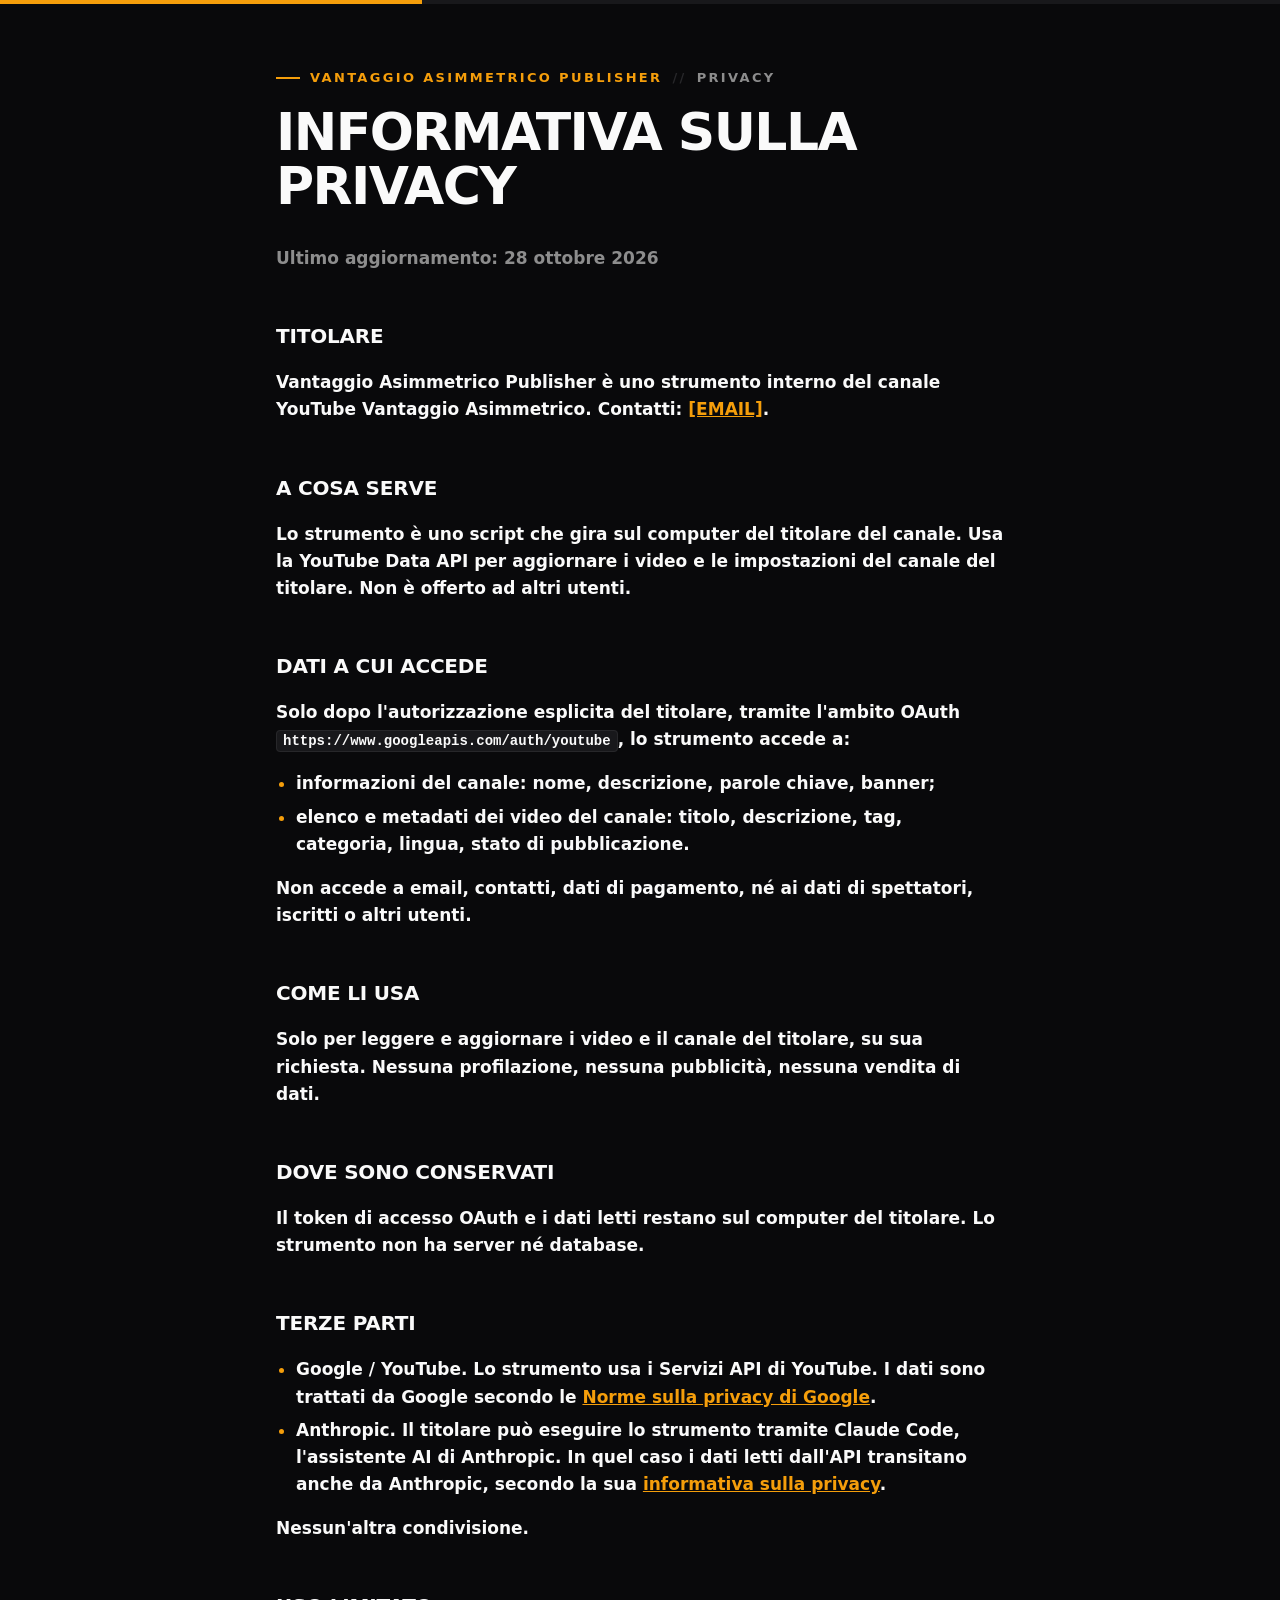
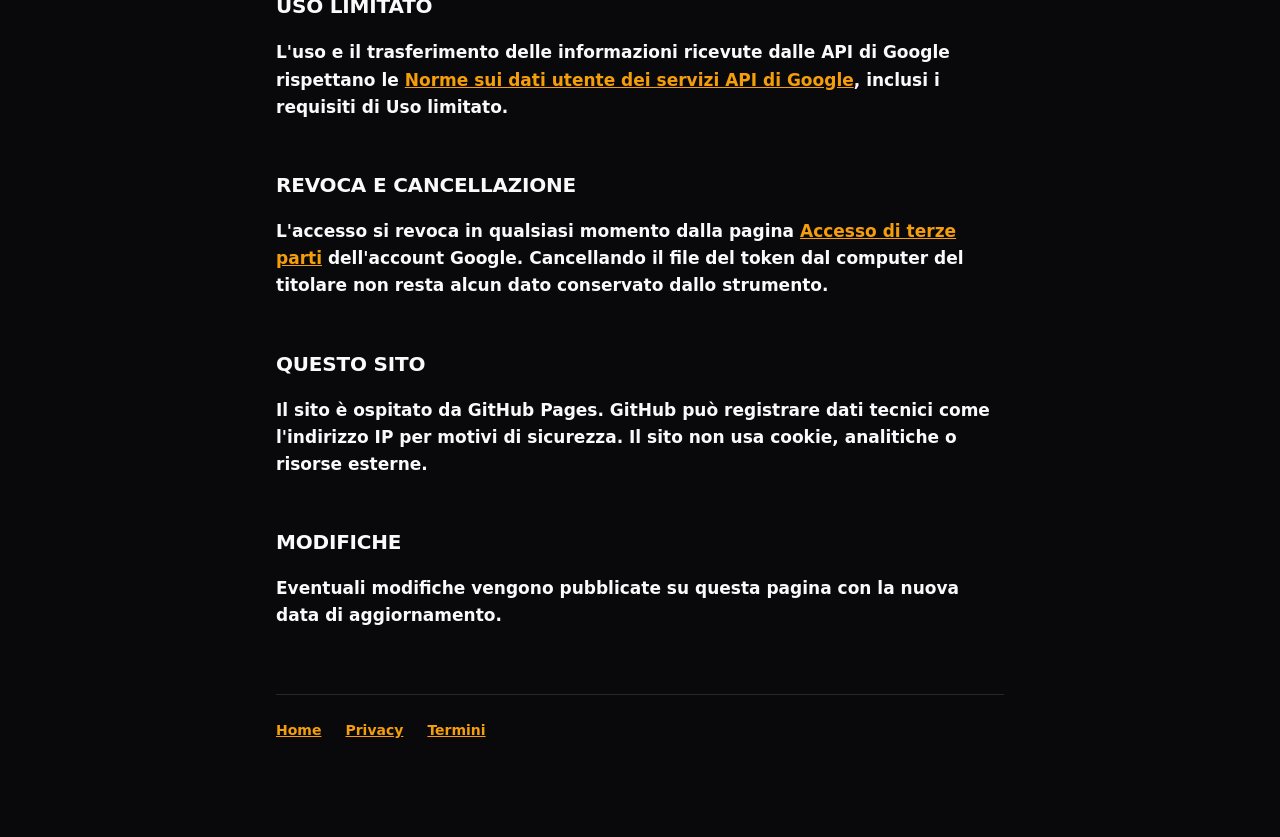
==== privacy.html @ f3073d21 "Add files via upload" ====
<!doctype html>
<html lang="it">
  <head>
    <meta charset="utf-8" />
    <meta name="viewport" content="width=device-width, initial-scale=1" />
    <title>Informativa Privacy | Vantaggio Asimmetrico Publisher</title>
    <link rel="stylesheet" href="style.css" />
  </head>
  <body>
    <div class="progress"></div>
    <main>
      <div class="label">
        <span class="tag">Vantaggio Asimmetrico Publisher</span>
        <span class="sep">//</span>
        <span class="title">Privacy</span>
      </div>
      <h1>Informativa sulla privacy</h1>
      <p class="muted">Ultimo aggiornamento: 28 ottobre 2026</p>

      <h2>Titolare</h2>
      <p>
        Vantaggio Asimmetrico Publisher è uno strumento interno del canale
        YouTube Vantaggio Asimmetrico. Contatti:
        <a href="mailto:[EMAIL]">[EMAIL]</a>.
      </p>

      <h2>A cosa serve</h2>
      <p>
        Lo strumento è uno script che gira sul computer del titolare del
        canale. Usa la YouTube Data API per aggiornare i video e le
        impostazioni del canale del titolare. Non è offerto ad altri utenti.
      </p>

      <h2>Dati a cui accede</h2>
      <p>
        Solo dopo l'autorizzazione esplicita del titolare, tramite l'ambito
        OAuth <code>https://www.googleapis.com/auth/youtube</code>, lo
        strumento accede a:
      </p>
      <ul>
        <li>
          informazioni del canale: nome, descrizione, parole chiave, banner;
        </li>
        <li>
          elenco e metadati dei video del canale: titolo, descrizione, tag,
          categoria, lingua, stato di pubblicazione.
        </li>
      </ul>
      <p>
        Non accede a email, contatti, dati di pagamento, né ai dati di
        spettatori, iscritti o altri utenti.
      </p>

      <h2>Come li usa</h2>
      <p>
        Solo per leggere e aggiornare i video e il canale del titolare, su sua
        richiesta. Nessuna profilazione, nessuna pubblicità, nessuna vendita
        di dati.
      </p>

      <h2>Dove sono conservati</h2>
      <p>
        Il token di accesso OAuth e i dati letti restano sul computer del
        titolare. Lo strumento non ha server né database.
      </p>

      <h2>Terze parti</h2>
      <ul>
        <li>
          <strong>Google / YouTube.</strong> Lo strumento usa i Servizi API di
          YouTube. I dati sono trattati da Google secondo le
          <a href="https://policies.google.com/privacy"
            >Norme sulla privacy di Google</a
          >.
        </li>
        <li>
          <strong>Anthropic.</strong> Il titolare può eseguire lo strumento
          tramite Claude Code, l'assistente AI di Anthropic. In quel caso i
          dati letti dall'API transitano anche da Anthropic, secondo la sua
          <a href="https://www.anthropic.com/legal/privacy"
            >informativa sulla privacy</a
          >.
        </li>
      </ul>
      <p>Nessun'altra condivisione.</p>

      <h2>Uso limitato</h2>
      <p>
        L'uso e il trasferimento delle informazioni ricevute dalle API di
        Google rispettano le
        <a
          href="https://developers.google.com/terms/api-services-user-data-policy"
          >Norme sui dati utente dei servizi API di Google</a
        >, inclusi i requisiti di Uso limitato.
      </p>

      <h2>Revoca e cancellazione</h2>
      <p>
        L'accesso si revoca in qualsiasi momento dalla pagina
        <a href="https://myaccount.google.com/permissions"
          >Accesso di terze parti</a
        >
        dell'account Google. Cancellando il file del token dal computer del
        titolare non resta alcun dato conservato dallo strumento.
      </p>

      <h2>Questo sito</h2>
      <p>
        Il sito è ospitato da GitHub Pages. GitHub può registrare dati tecnici
        come l'indirizzo IP per motivi di sicurezza. Il sito non usa cookie,
        analitiche o risorse esterne.
      </p>

      <h2>Modifiche</h2>
      <p>
        Eventuali modifiche vengono pubblicate su questa pagina con la nuova
        data di aggiornamento.
      </p>

      <footer>
        <a href="index.html">Home</a>
        <a href="privacy.html">Privacy</a>
        <a href="termini.html">Termini</a>
      </footer>
    </main>
  </body>
</html>
---- style.css ----
/* Design System "Minimal Dark": stessi token di video-engine/src/theme.ts */
:root {
  --background: #09090b;
  --grid: #18181b;
  --border: #27272a;
  --text: #fafafa;
  --text-muted: rgba(250, 250, 250, 0.55);
  --accent: #f59e0b;
}

* {
  box-sizing: border-box;
}

html {
  background: var(--background);
}

body {
  margin: 0;
  background: var(--background);
  color: var(--text);
  font-family: Inter, system-ui, -apple-system, "Segoe UI", Roboto, sans-serif;
  font-weight: 600;
  font-size: 17px;
  line-height: 1.6;
}

/* Barra di avanzamento ambra, ferma a un terzo come nel banner */
.progress {
  height: 4px;
  background: var(--grid);
}

.progress::before {
  content: "";
  display: block;
  width: 33%;
  height: 100%;
  background: var(--accent);
}

main {
  max-width: 760px;
  margin: 0 auto;
  padding: 64px 16px 96px;
}

.label {
  display: flex;
  flex-wrap: wrap;
  align-items: center;
  gap: 10px;
  font-size: 13px;
  letter-spacing: 0.18em;
  text-transform: uppercase;
}

.label::before {
  content: "";
  width: 24px;
  height: 2px;
  background: var(--accent);
}

.label .tag {
  color: var(--accent);
}

.label .sep {
  color: var(--border);
}

.label .title {
  color: var(--text-muted);
}

h1 {
  margin: 16px 0 32px;
  font-size: clamp(32px, 7vw, 52px);
  font-weight: 800;
  line-height: 1.04;
  letter-spacing: -0.03em;
  text-transform: uppercase;
  overflow-wrap: break-word;
}

h2 {
  margin: 48px 0 12px;
  font-size: 20px;
  font-weight: 800;
  letter-spacing: -0.01em;
  text-transform: uppercase;
}

p,
li {
  color: var(--text);
}

ul {
  padding-left: 20px;
}

li {
  margin-bottom: 6px;
}

li::marker {
  color: var(--accent);
}

a {
  color: var(--accent);
  overflow-wrap: anywhere;
}

code {
  font-size: 14px;
  padding: 2px 6px;
  background: var(--grid);
  border: 1px solid var(--border);
  border-radius: 4px;
  overflow-wrap: anywhere;
}

.muted {
  color: var(--text-muted);
}

footer {
  margin-top: 64px;
  padding-top: 24px;
  border-top: 1px solid var(--border);
  display: flex;
  flex-wrap: wrap;
  gap: 8px 24px;
  font-size: 14px;
}
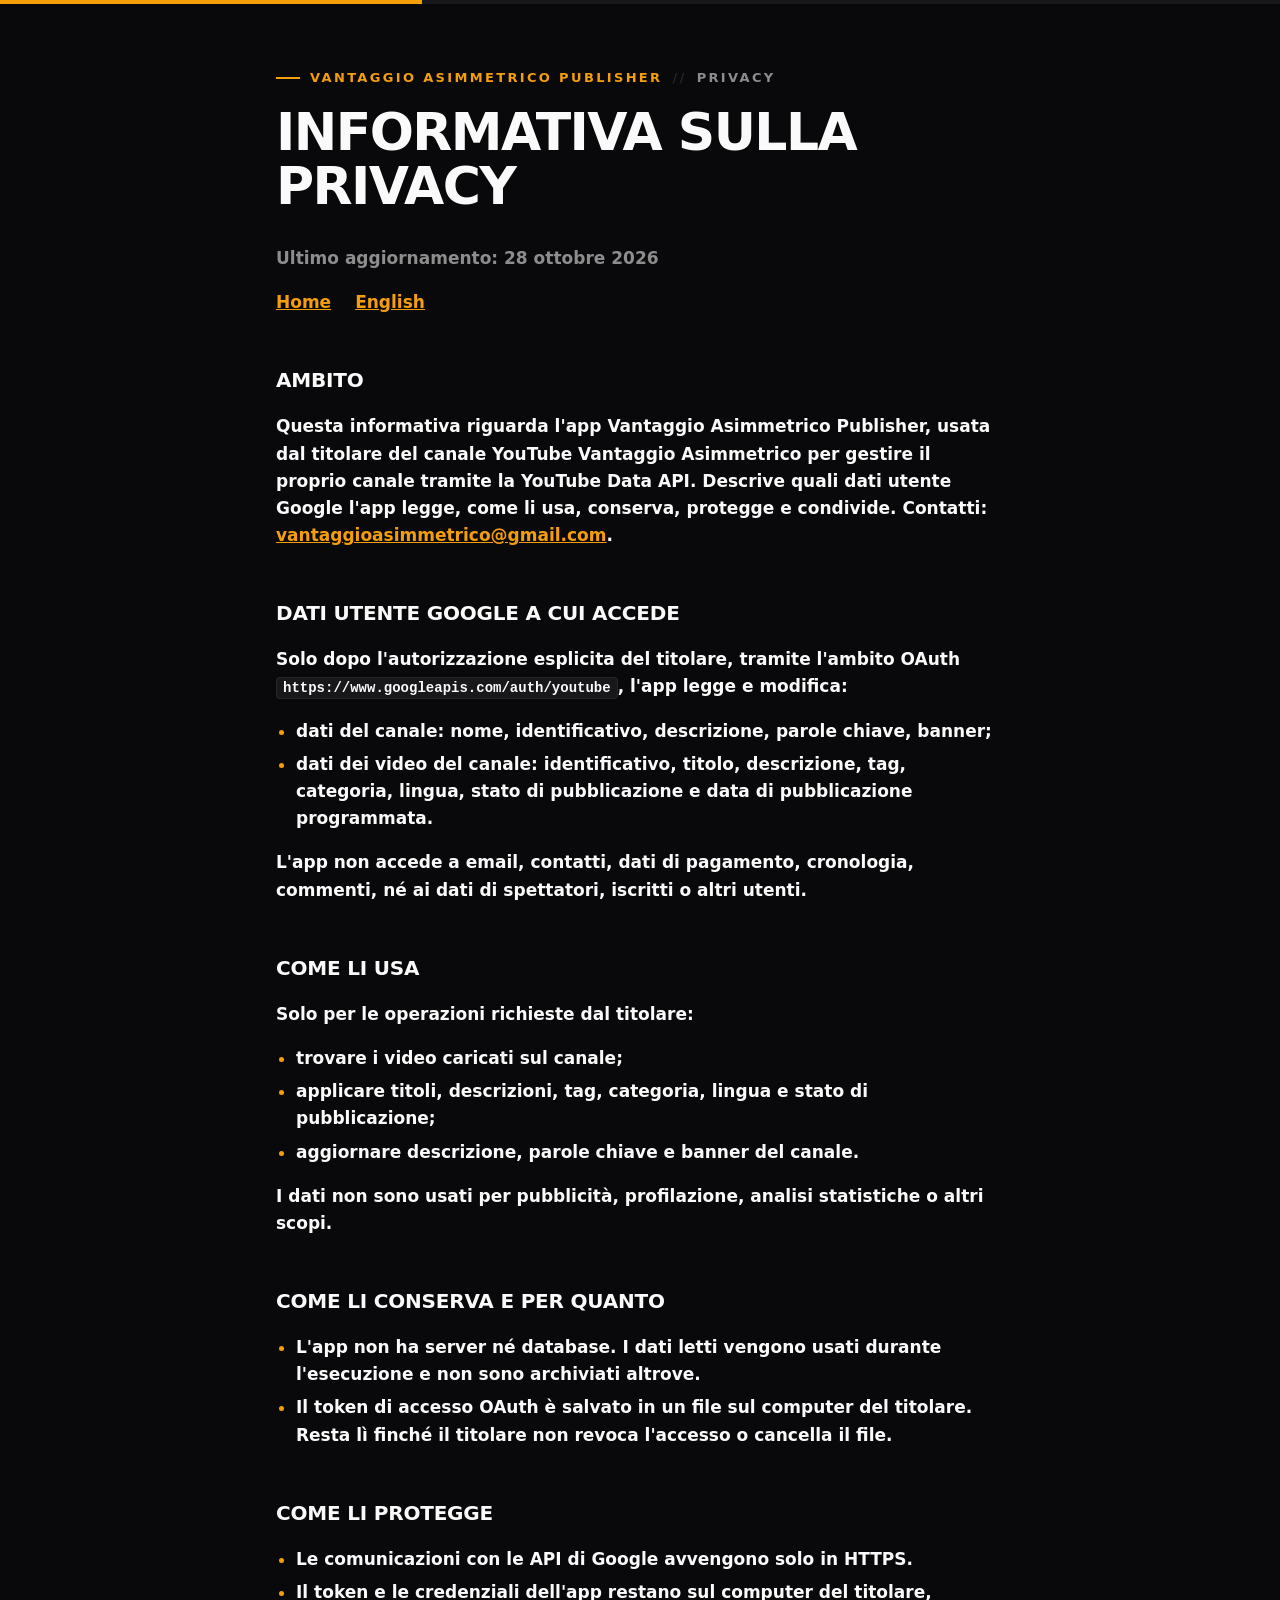
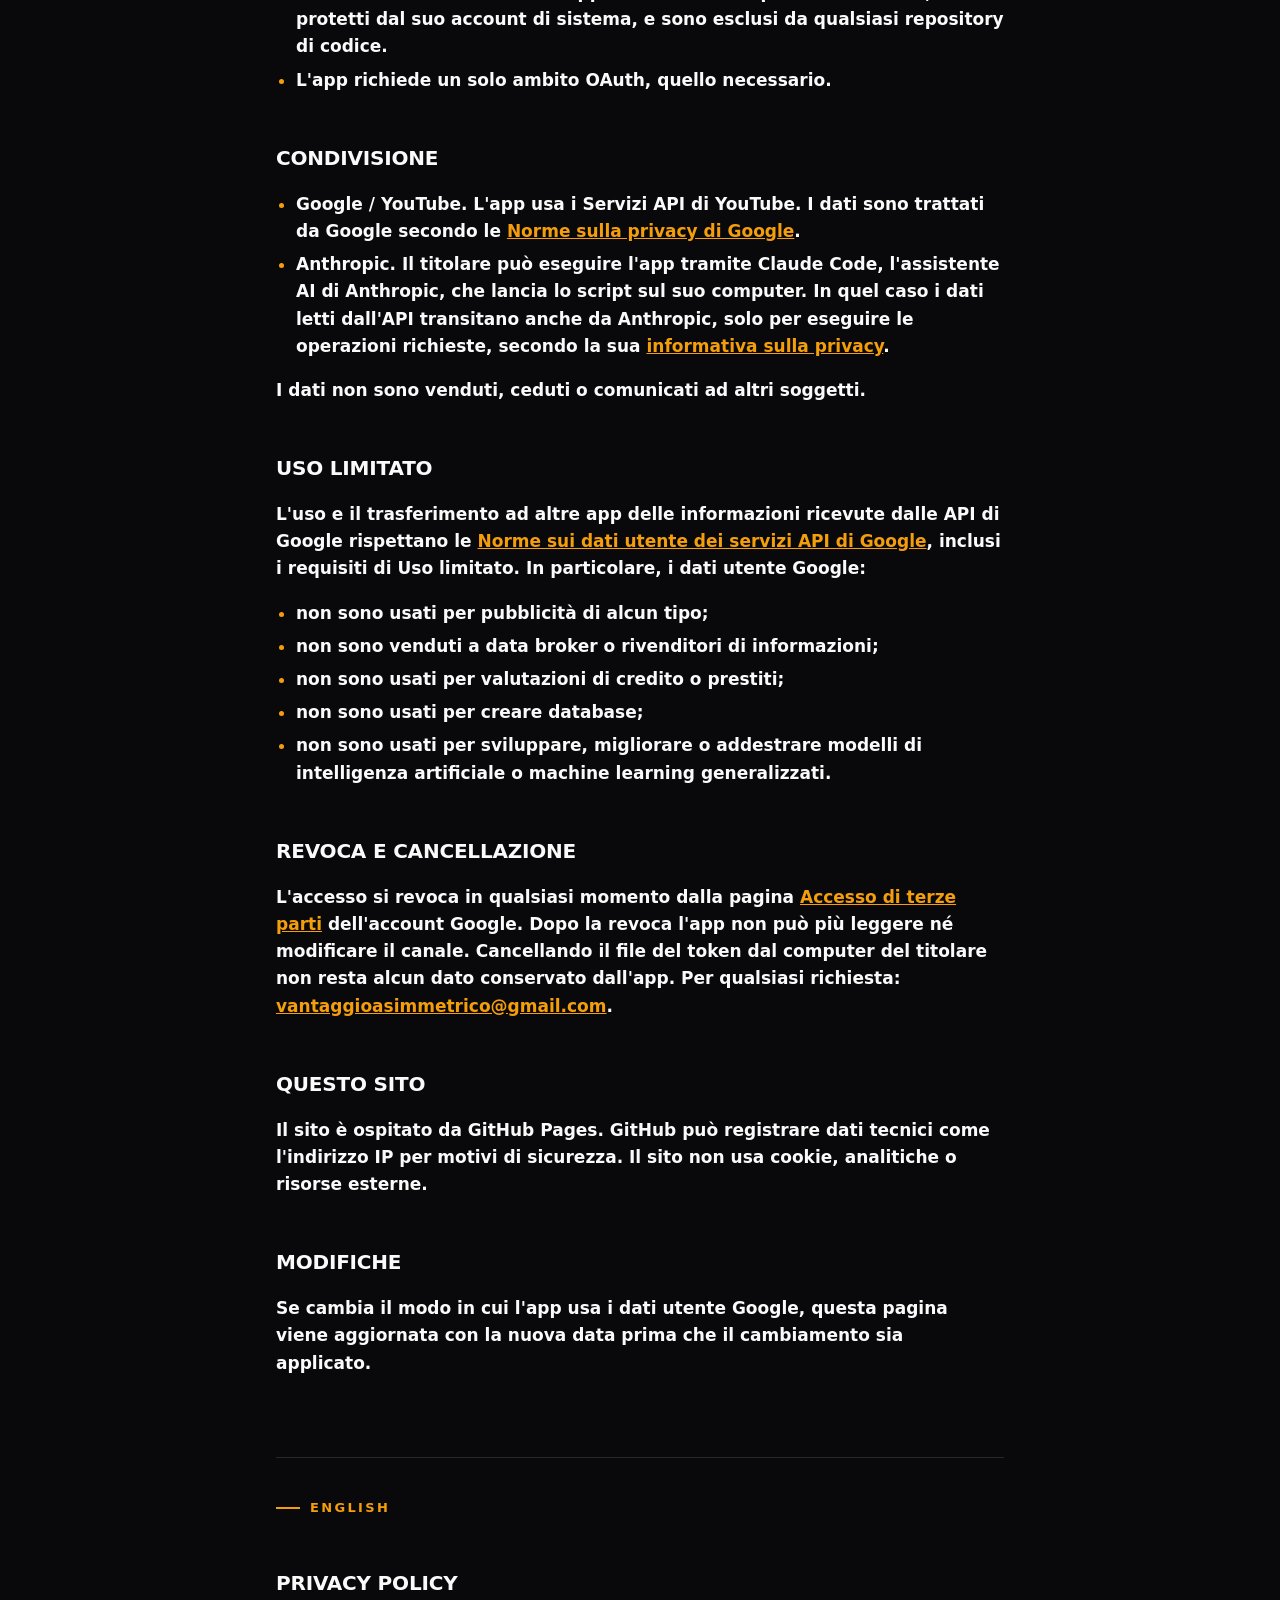
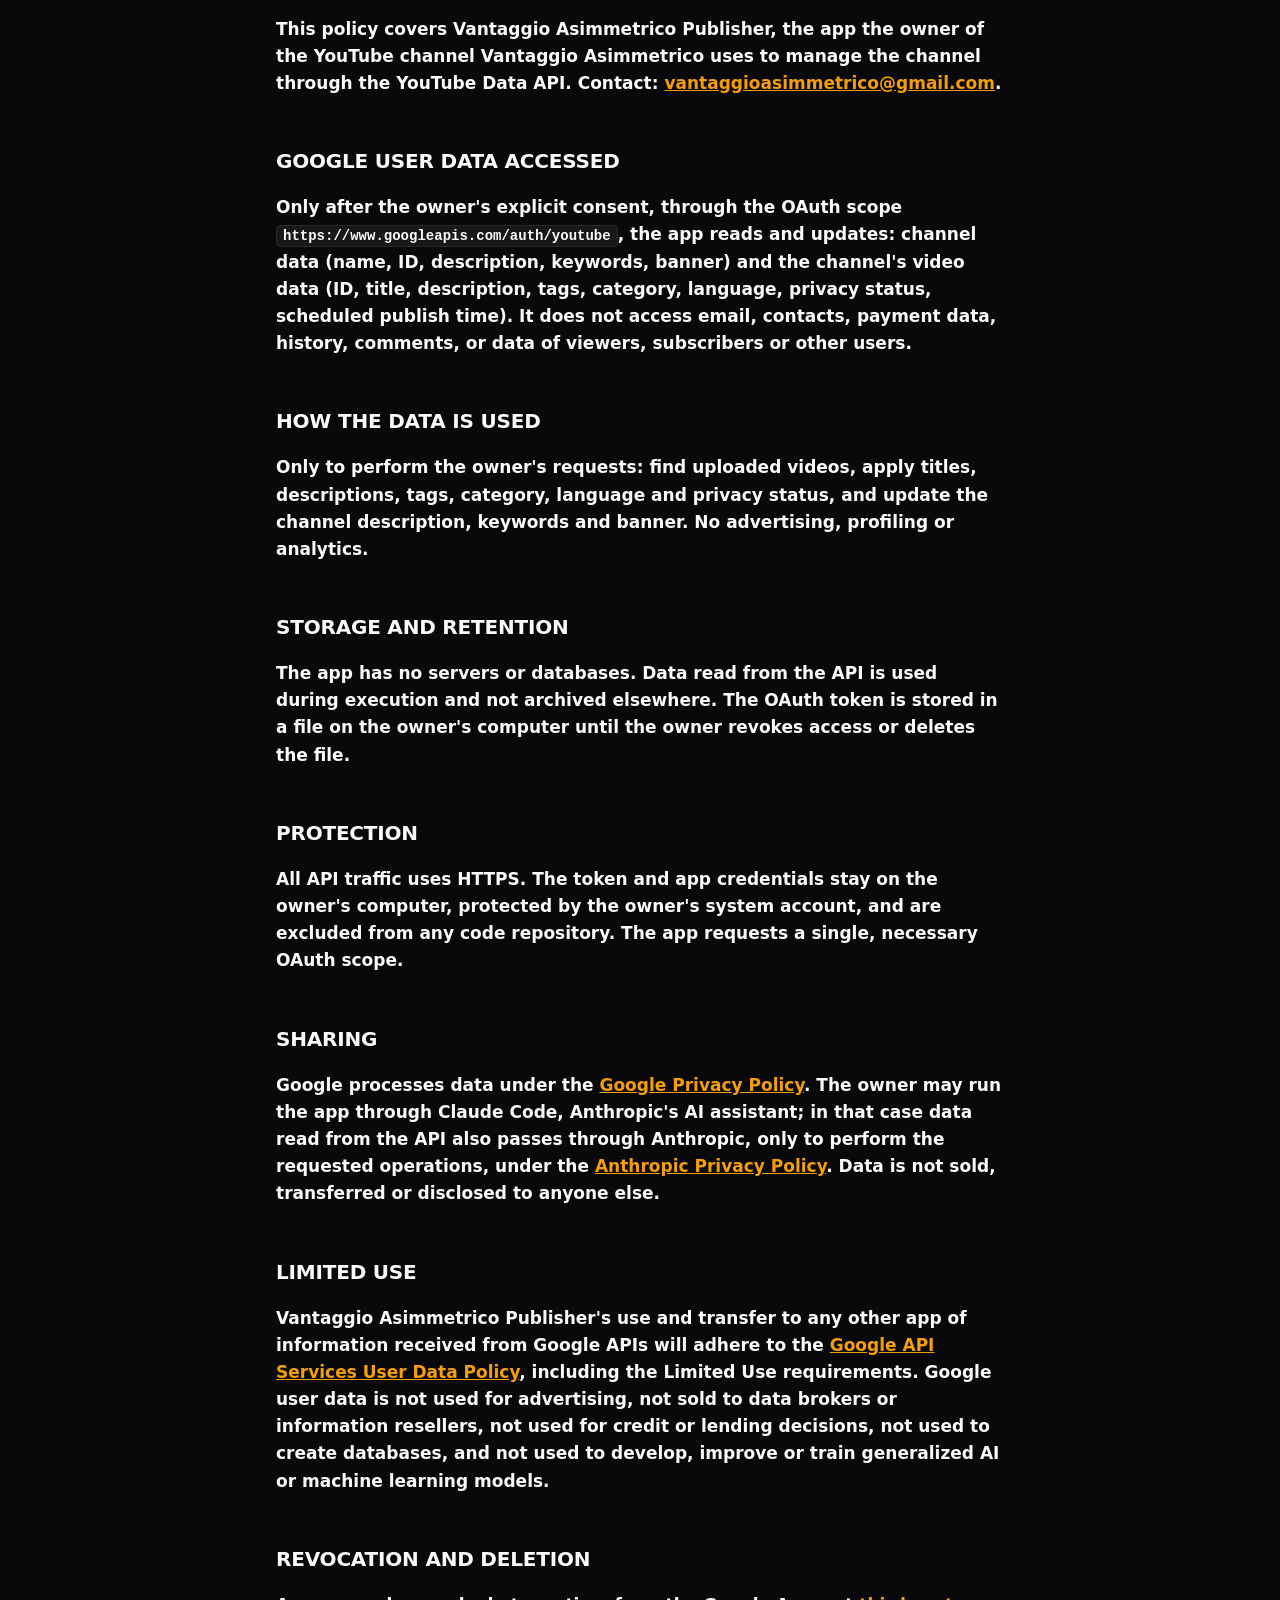
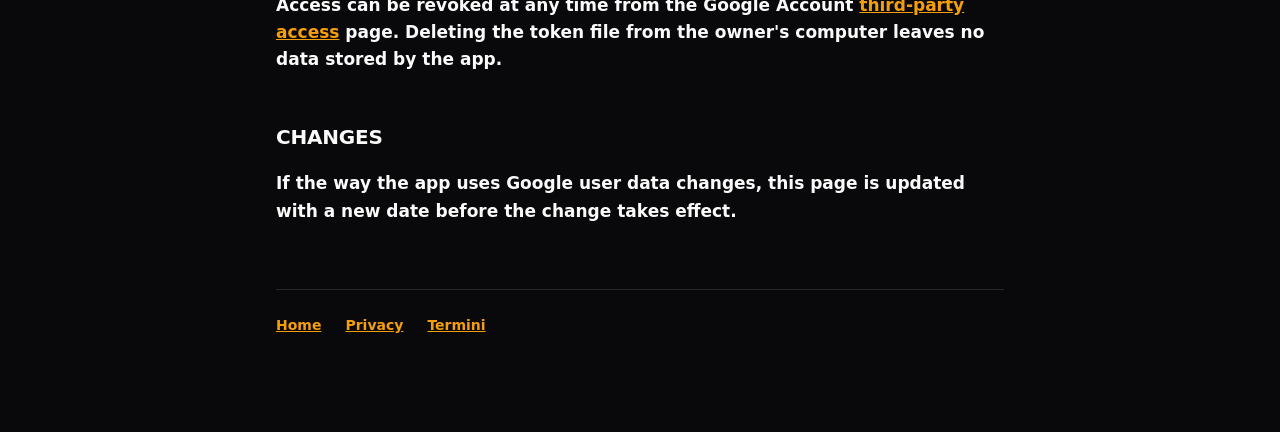
==== commit b6949cb1: "Add files via upload" ====
--- a/privacy.html
+++ b/privacy.html
@@ -16,83 +16,124 @@
       </div>
       <h1>Informativa sulla privacy</h1>
       <p class="muted">Ultimo aggiornamento: 28 ottobre 2026</p>
-
-      <h2>Titolare</h2>
-      <p>
-        Vantaggio Asimmetrico Publisher è uno strumento interno del canale
-        YouTube Vantaggio Asimmetrico. Contatti:
-        <a href="mailto:[EMAIL]">[EMAIL]</a>.
-      </p>
-
-      <h2>A cosa serve</h2>
-      <p>
-        Lo strumento è uno script che gira sul computer del titolare del
-        canale. Usa la YouTube Data API per aggiornare i video e le
-        impostazioni del canale del titolare. Non è offerto ad altri utenti.
-      </p>
-
-      <h2>Dati a cui accede</h2>
+      <nav class="links">
+        <a href="https://vantaggioasimmetrico-afk.github.io/">Home</a>
+        <a href="#en">English</a>
+      </nav>
+
+      <h2>Ambito</h2>
+      <p>
+        Questa informativa riguarda l'app Vantaggio Asimmetrico Publisher,
+        usata dal titolare del canale YouTube Vantaggio Asimmetrico per
+        gestire il proprio canale tramite la YouTube Data API. Descrive quali
+        dati utente Google l'app legge, come li usa, conserva, protegge e
+        condivide. Contatti: <a href="mailto:vantaggioasimmetrico@gmail.com">vantaggioasimmetrico@gmail.com</a>.
+      </p>
+
+      <h2>Dati utente Google a cui accede</h2>
       <p>
         Solo dopo l'autorizzazione esplicita del titolare, tramite l'ambito
-        OAuth <code>https://www.googleapis.com/auth/youtube</code>, lo
-        strumento accede a:
-      </p>
-      <ul>
-        <li>
-          informazioni del canale: nome, descrizione, parole chiave, banner;
-        </li>
-        <li>
-          elenco e metadati dei video del canale: titolo, descrizione, tag,
-          categoria, lingua, stato di pubblicazione.
-        </li>
-      </ul>
-      <p>
-        Non accede a email, contatti, dati di pagamento, né ai dati di
-        spettatori, iscritti o altri utenti.
+        OAuth <code>https://www.googleapis.com/auth/youtube</code>, l'app
+        legge e modifica:
+      </p>
+      <ul>
+        <li>
+          dati del canale: nome, identificativo, descrizione, parole chiave,
+          banner;
+        </li>
+        <li>
+          dati dei video del canale: identificativo, titolo, descrizione, tag,
+          categoria, lingua, stato di pubblicazione e data di pubblicazione
+          programmata.
+        </li>
+      </ul>
+      <p>
+        L'app non accede a email, contatti, dati di pagamento, cronologia,
+        commenti, né ai dati di spettatori, iscritti o altri utenti.
       </p>
 
       <h2>Come li usa</h2>
-      <p>
-        Solo per leggere e aggiornare i video e il canale del titolare, su sua
-        richiesta. Nessuna profilazione, nessuna pubblicità, nessuna vendita
-        di dati.
-      </p>
-
-      <h2>Dove sono conservati</h2>
-      <p>
-        Il token di accesso OAuth e i dati letti restano sul computer del
-        titolare. Lo strumento non ha server né database.
-      </p>
-
-      <h2>Terze parti</h2>
-      <ul>
-        <li>
-          <strong>Google / YouTube.</strong> Lo strumento usa i Servizi API di
+      <p>Solo per le operazioni richieste dal titolare:</p>
+      <ul>
+        <li>trovare i video caricati sul canale;</li>
+        <li>
+          applicare titoli, descrizioni, tag, categoria, lingua e stato di
+          pubblicazione;
+        </li>
+        <li>aggiornare descrizione, parole chiave e banner del canale.</li>
+      </ul>
+      <p>
+        I dati non sono usati per pubblicità, profilazione, analisi
+        statistiche o altri scopi.
+      </p>
+
+      <h2>Come li conserva e per quanto</h2>
+      <ul>
+        <li>
+          L'app non ha server né database. I dati letti vengono usati durante
+          l'esecuzione e non sono archiviati altrove.
+        </li>
+        <li>
+          Il token di accesso OAuth è salvato in un file sul computer del
+          titolare. Resta lì finché il titolare non revoca l'accesso o
+          cancella il file.
+        </li>
+      </ul>
+
+      <h2>Come li protegge</h2>
+      <ul>
+        <li>Le comunicazioni con le API di Google avvengono solo in HTTPS.</li>
+        <li>
+          Il token e le credenziali dell'app restano sul computer del
+          titolare, protetti dal suo account di sistema, e sono esclusi da
+          qualsiasi repository di codice.
+        </li>
+        <li>L'app richiede un solo ambito OAuth, quello necessario.</li>
+      </ul>
+
+      <h2>Condivisione</h2>
+      <ul>
+        <li>
+          <strong>Google / YouTube.</strong> L'app usa i Servizi API di
           YouTube. I dati sono trattati da Google secondo le
           <a href="https://policies.google.com/privacy"
             >Norme sulla privacy di Google</a
           >.
         </li>
         <li>
-          <strong>Anthropic.</strong> Il titolare può eseguire lo strumento
-          tramite Claude Code, l'assistente AI di Anthropic. In quel caso i
-          dati letti dall'API transitano anche da Anthropic, secondo la sua
+          <strong>Anthropic.</strong> Il titolare può eseguire l'app tramite
+          Claude Code, l'assistente AI di Anthropic, che lancia lo script sul
+          suo computer. In quel caso i dati letti dall'API transitano anche da
+          Anthropic, solo per eseguire le operazioni richieste, secondo la sua
           <a href="https://www.anthropic.com/legal/privacy"
             >informativa sulla privacy</a
           >.
         </li>
       </ul>
-      <p>Nessun'altra condivisione.</p>
+      <p>
+        I dati non sono venduti, ceduti o comunicati ad altri soggetti.
+      </p>
 
       <h2>Uso limitato</h2>
       <p>
-        L'uso e il trasferimento delle informazioni ricevute dalle API di
-        Google rispettano le
+        L'uso e il trasferimento ad altre app delle informazioni ricevute
+        dalle API di Google rispettano le
         <a
           href="https://developers.google.com/terms/api-services-user-data-policy"
           >Norme sui dati utente dei servizi API di Google</a
-        >, inclusi i requisiti di Uso limitato.
-      </p>
+        >, inclusi i requisiti di Uso limitato. In particolare, i dati utente
+        Google:
+      </p>
+      <ul>
+        <li>non sono usati per pubblicità di alcun tipo;</li>
+        <li>non sono venduti a data broker o rivenditori di informazioni;</li>
+        <li>non sono usati per valutazioni di credito o prestiti;</li>
+        <li>non sono usati per creare database;</li>
+        <li>
+          non sono usati per sviluppare, migliorare o addestrare modelli di
+          intelligenza artificiale o machine learning generalizzati.
+        </li>
+      </ul>
 
       <h2>Revoca e cancellazione</h2>
       <p>
@@ -100,8 +141,10 @@
         <a href="https://myaccount.google.com/permissions"
           >Accesso di terze parti</a
         >
-        dell'account Google. Cancellando il file del token dal computer del
-        titolare non resta alcun dato conservato dallo strumento.
+        dell'account Google. Dopo la revoca l'app non può più leggere né
+        modificare il canale. Cancellando il file del token dal computer del
+        titolare non resta alcun dato conservato dall'app. Per qualsiasi
+        richiesta: <a href="mailto:vantaggioasimmetrico@gmail.com">vantaggioasimmetrico@gmail.com</a>.
       </p>
 
       <h2>Questo sito</h2>
@@ -113,14 +156,102 @@
 
       <h2>Modifiche</h2>
       <p>
-        Eventuali modifiche vengono pubblicate su questa pagina con la nuova
-        data di aggiornamento.
-      </p>
+        Se cambia il modo in cui l'app usa i dati utente Google, questa pagina
+        viene aggiornata con la nuova data prima che il cambiamento sia
+        applicato.
+      </p>
+
+      <section id="en" lang="en">
+        <div class="label">
+          <span class="tag">English</span>
+        </div>
+        <h2>Privacy Policy</h2>
+        <p>
+          This policy covers Vantaggio Asimmetrico Publisher, the app the
+          owner of the YouTube channel Vantaggio Asimmetrico uses to manage
+          the channel through the YouTube Data API. Contact:
+          <a href="mailto:vantaggioasimmetrico@gmail.com">vantaggioasimmetrico@gmail.com</a>.
+        </p>
+        <h2>Google user data accessed</h2>
+        <p>
+          Only after the owner's explicit consent, through the OAuth scope
+          <code>https://www.googleapis.com/auth/youtube</code>, the app reads
+          and updates: channel data (name, ID, description, keywords, banner)
+          and the channel's video data (ID, title, description, tags,
+          category, language, privacy status, scheduled publish time). It does
+          not access email, contacts, payment data, history, comments, or data
+          of viewers, subscribers or other users.
+        </p>
+        <h2>How the data is used</h2>
+        <p>
+          Only to perform the owner's requests: find uploaded videos, apply
+          titles, descriptions, tags, category, language and privacy status,
+          and update the channel description, keywords and banner. No
+          advertising, profiling or analytics.
+        </p>
+        <h2>Storage and retention</h2>
+        <p>
+          The app has no servers or databases. Data read from the API is used
+          during execution and not archived elsewhere. The OAuth token is
+          stored in a file on the owner's computer until the owner revokes
+          access or deletes the file.
+        </p>
+        <h2>Protection</h2>
+        <p>
+          All API traffic uses HTTPS. The token and app credentials stay on
+          the owner's computer, protected by the owner's system account, and
+          are excluded from any code repository. The app requests a single,
+          necessary OAuth scope.
+        </p>
+        <h2>Sharing</h2>
+        <p>
+          Google processes data under the
+          <a href="https://policies.google.com/privacy"
+            >Google Privacy Policy</a
+          >. The owner may run the app through Claude Code, Anthropic's AI
+          assistant; in that case data read from the API also passes through
+          Anthropic, only to perform the requested operations, under the
+          <a href="https://www.anthropic.com/legal/privacy"
+            >Anthropic Privacy Policy</a
+          >. Data is not sold, transferred or disclosed to anyone else.
+        </p>
+        <h2>Limited Use</h2>
+        <p>
+          Vantaggio Asimmetrico Publisher's use and transfer to any other app
+          of information received from Google APIs will adhere to the
+          <a
+            href="https://developers.google.com/terms/api-services-user-data-policy"
+            >Google API Services User Data Policy</a
+          >, including the Limited Use requirements. Google user data is not
+          used for advertising, not sold to data brokers or information
+          resellers, not used for credit or lending decisions, not used to
+          create databases, and not used to develop, improve or train
+          generalized AI or machine learning models.
+        </p>
+        <h2>Revocation and deletion</h2>
+        <p>
+          Access can be revoked at any time from the Google Account
+          <a href="https://myaccount.google.com/permissions"
+            >third-party access</a
+          >
+          page. Deleting the token file from the owner's computer leaves no
+          data stored by the app.
+        </p>
+        <h2>Changes</h2>
+        <p>
+          If the way the app uses Google user data changes, this page is
+          updated with a new date before the change takes effect.
+        </p>
+      </section>
 
       <footer>
-        <a href="index.html">Home</a>
-        <a href="privacy.html">Privacy</a>
-        <a href="termini.html">Termini</a>
+        <a href="https://vantaggioasimmetrico-afk.github.io/">Home</a>
+        <a href="https://vantaggioasimmetrico-afk.github.io/privacy.html"
+          >Privacy</a
+        >
+        <a href="https://vantaggioasimmetrico-afk.github.io/termini.html"
+          >Termini</a
+        >
       </footer>
     </main>
   </body>
--- a/style.css
+++ b/style.css
@@ -128,6 +128,19 @@
   color: var(--text-muted);
 }
 
+.links {
+  display: flex;
+  flex-wrap: wrap;
+  gap: 8px 24px;
+  margin-bottom: 8px;
+}
+
+#en {
+  margin-top: 80px;
+  padding-top: 40px;
+  border-top: 1px solid var(--border);
+}
+
 footer {
   margin-top: 64px;
   padding-top: 24px;
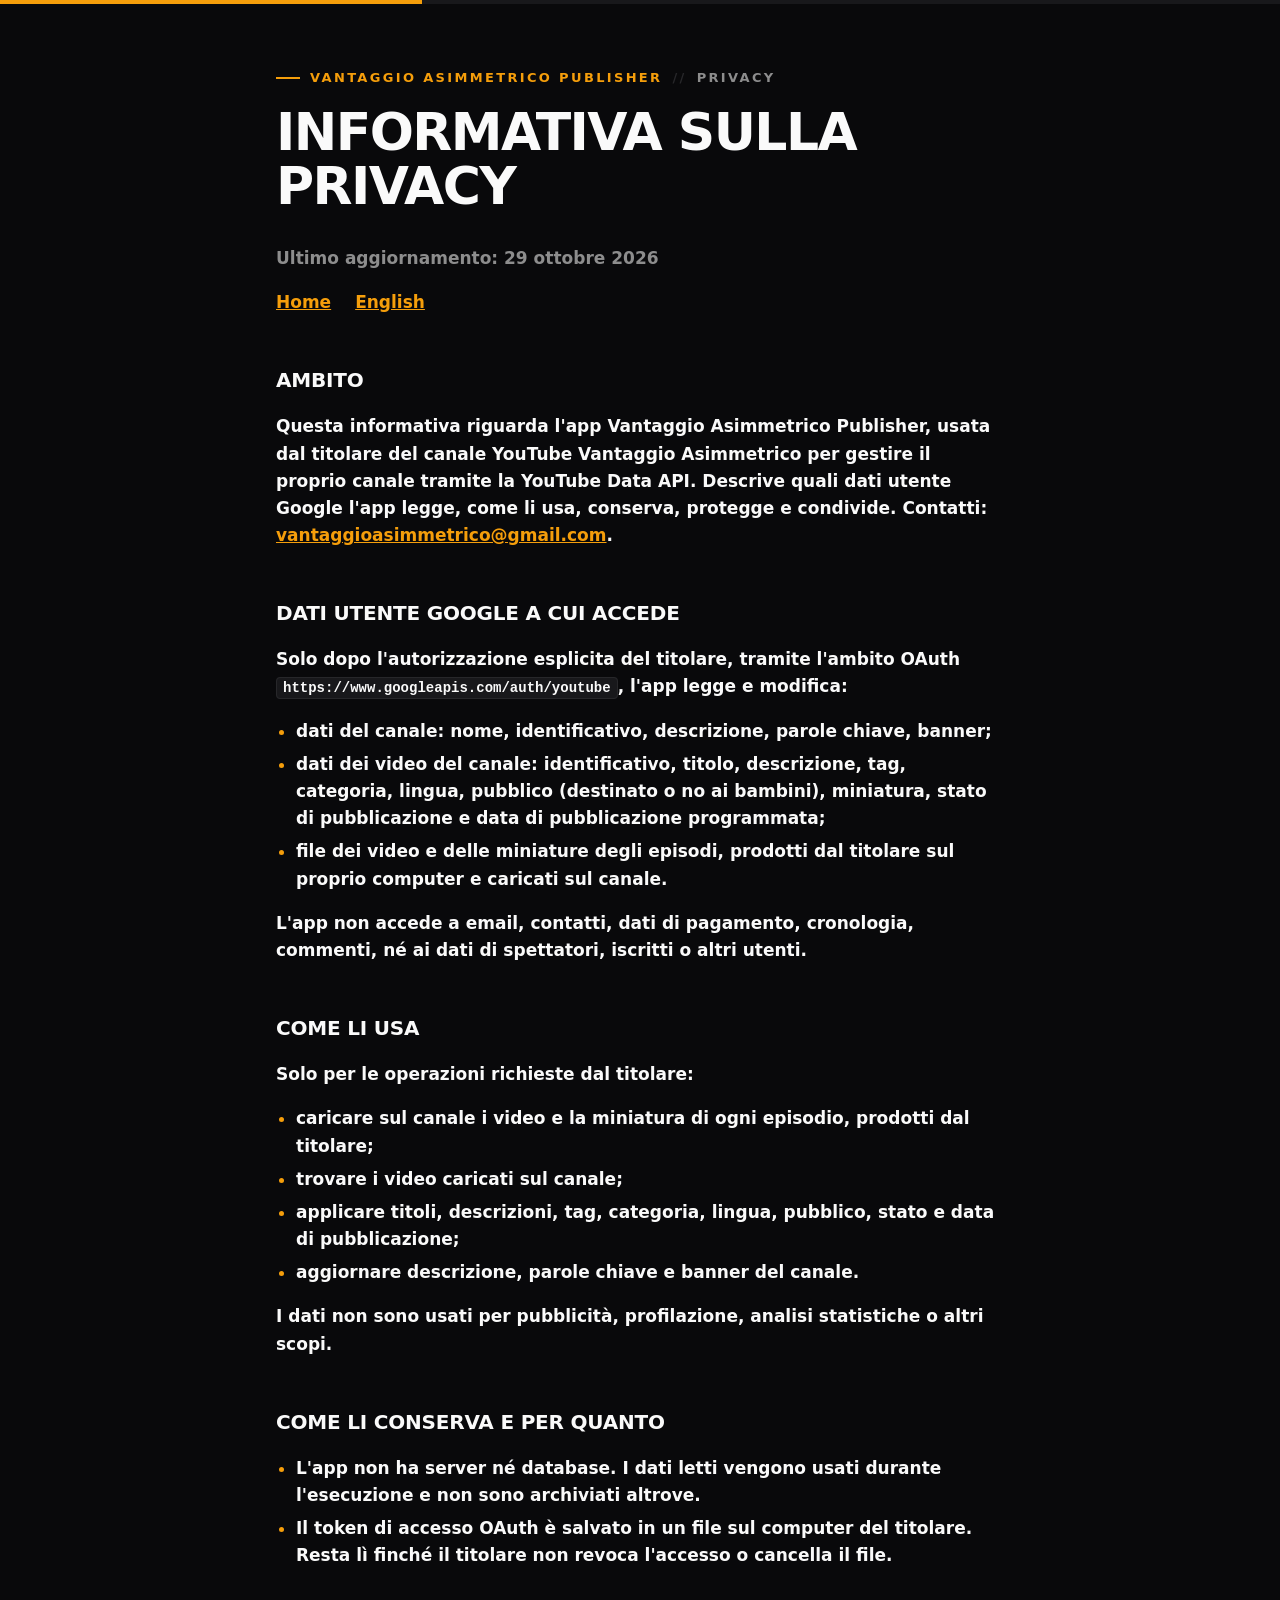
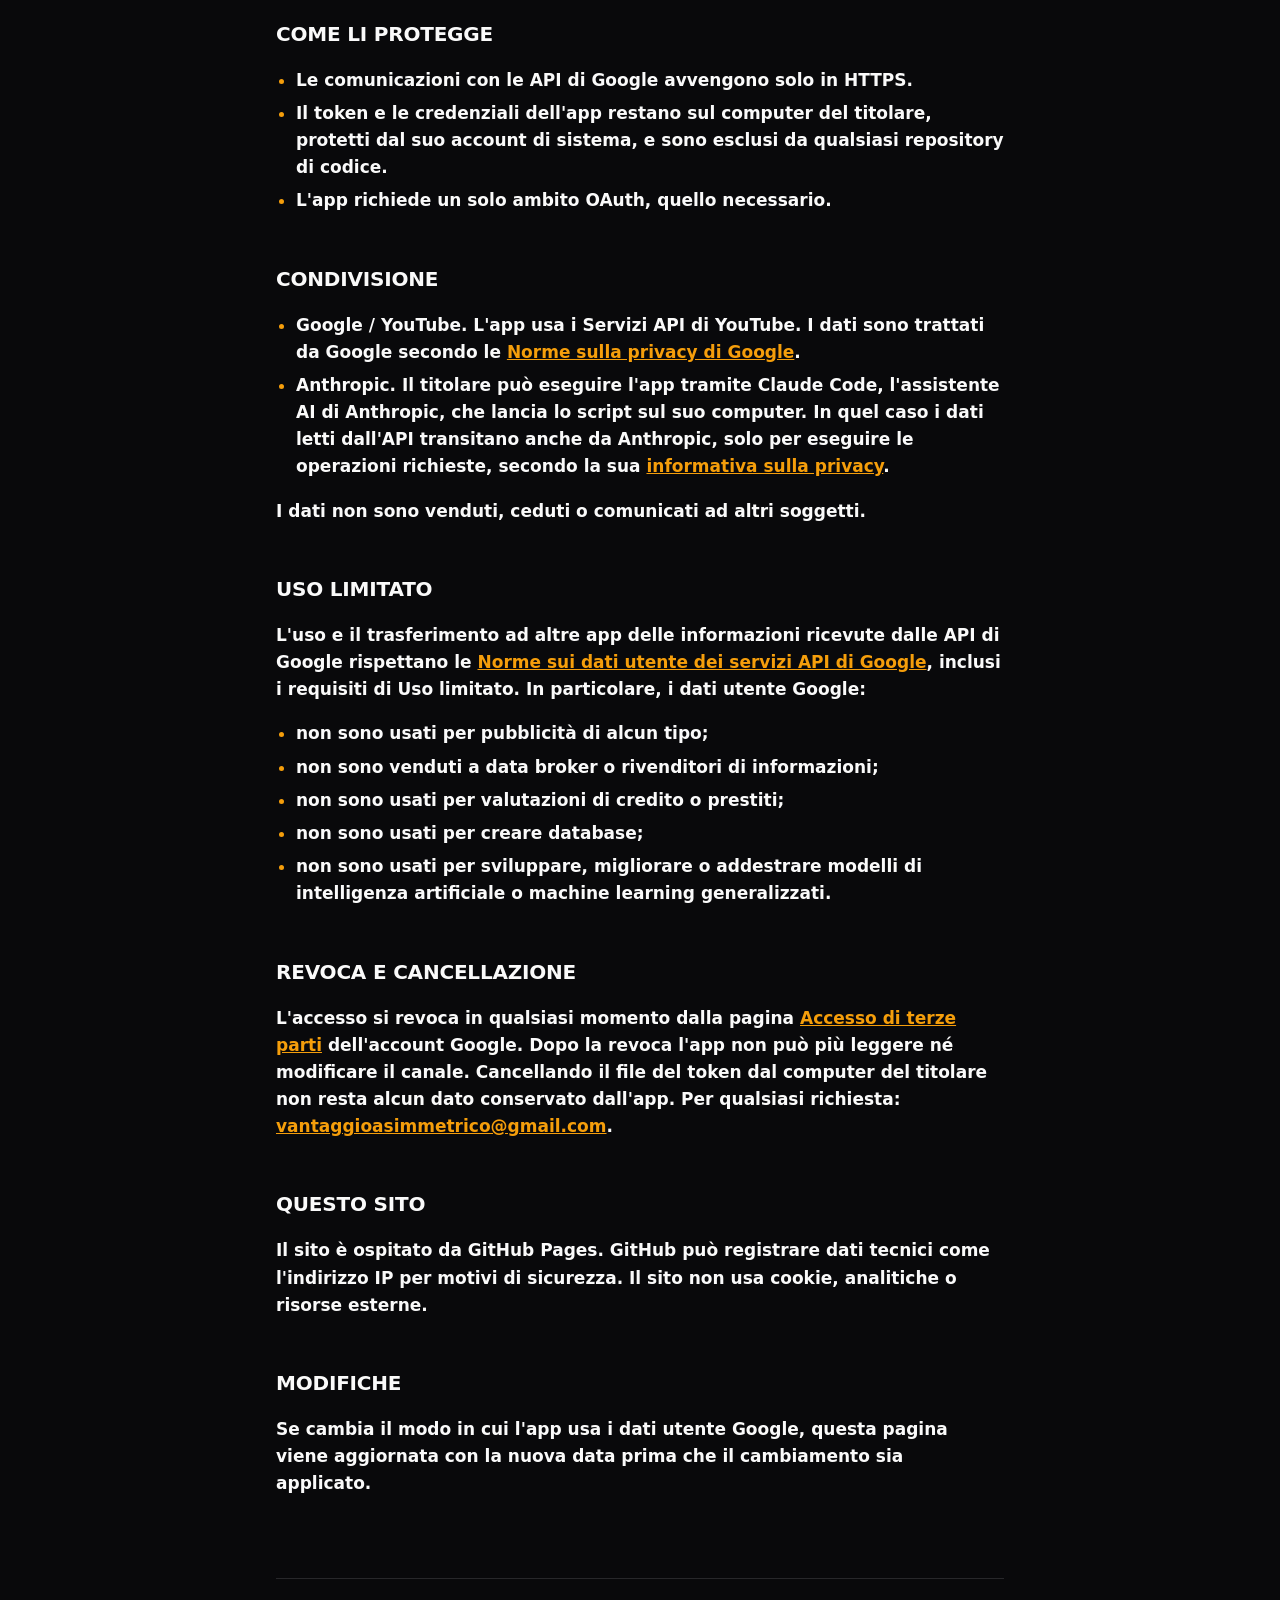
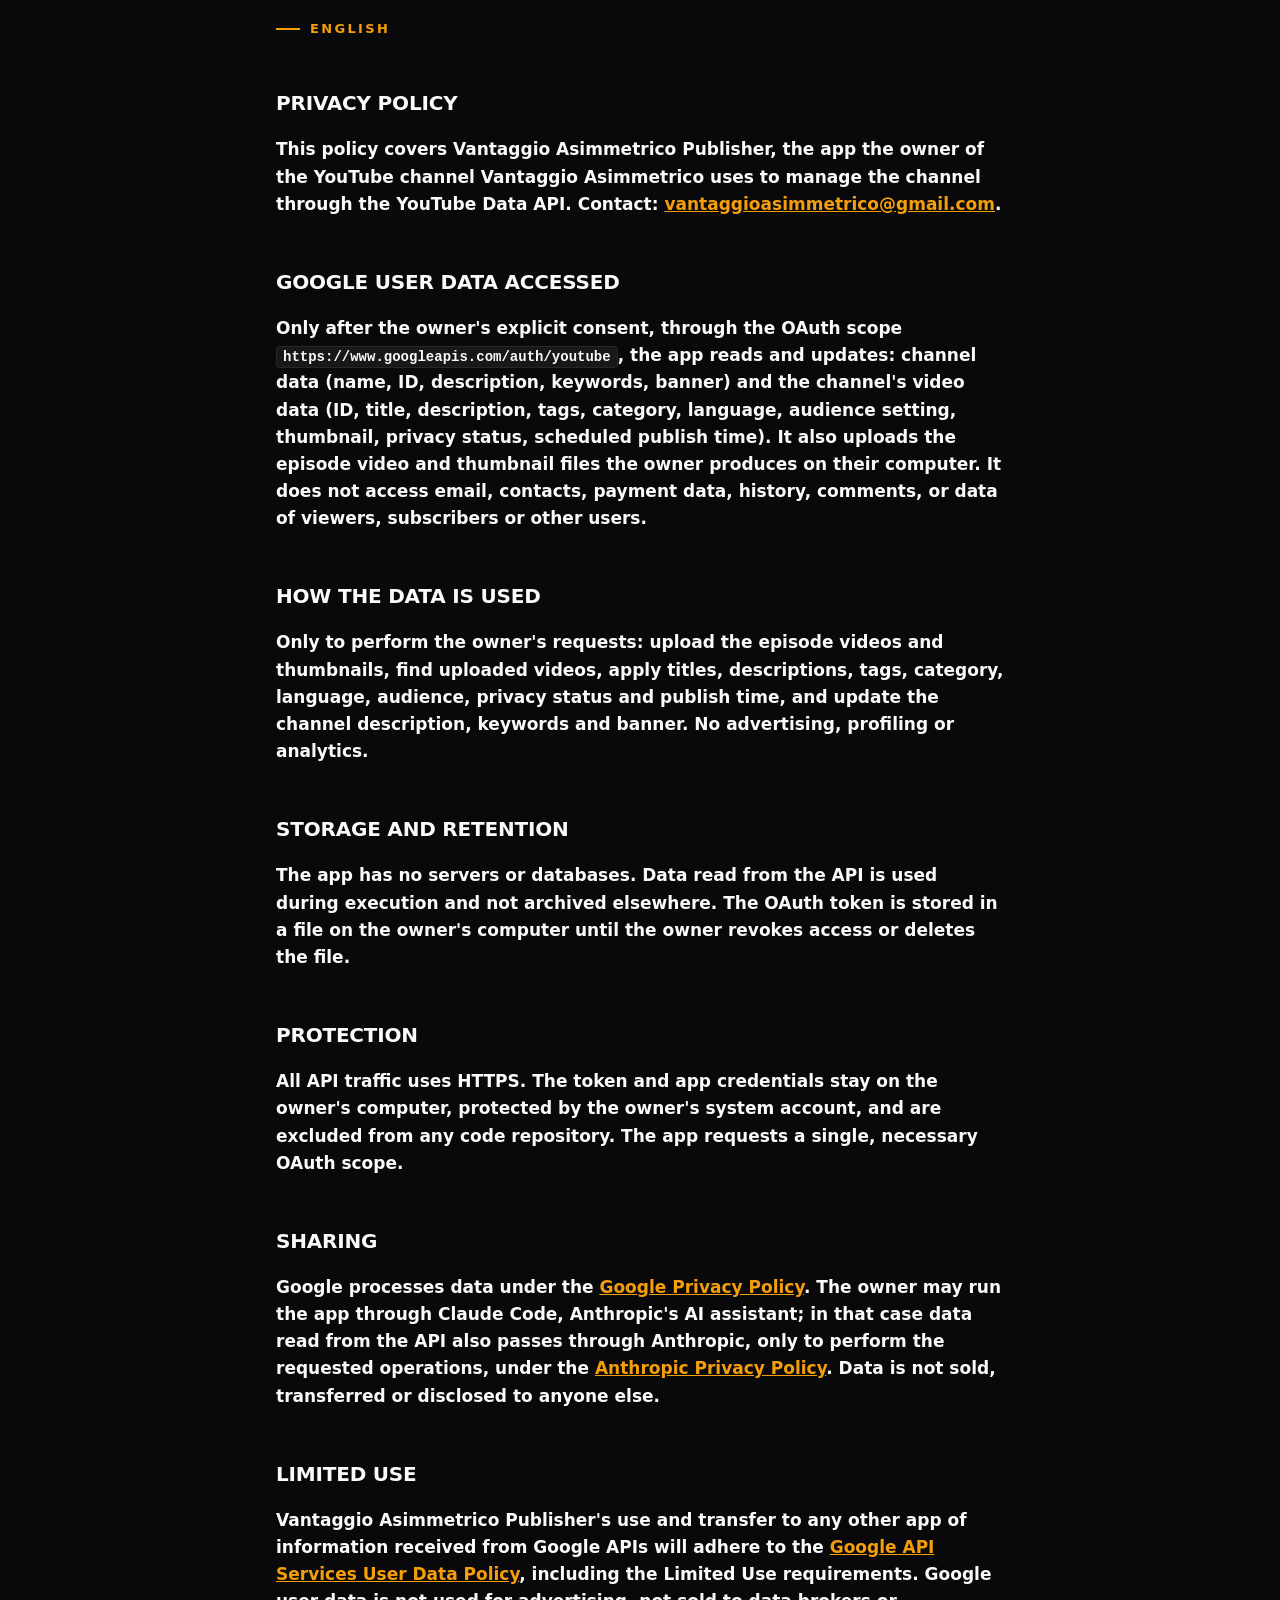
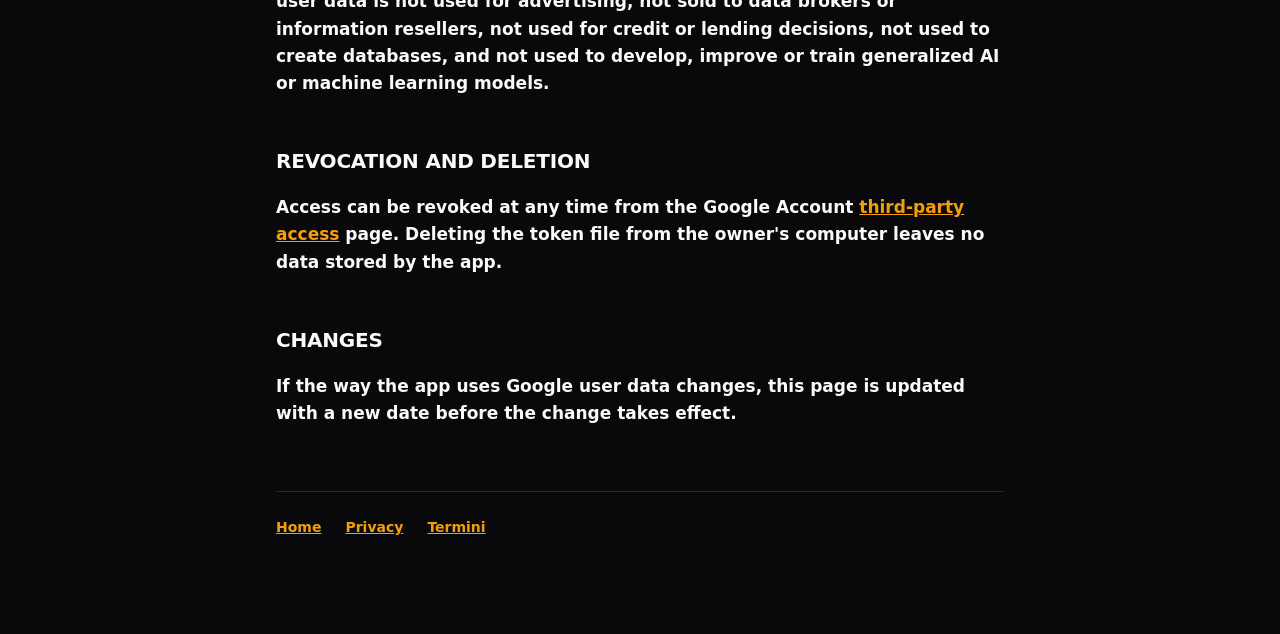
==== commit df116453: "Add files via upload" ====
--- a/privacy.html
+++ b/privacy.html
@@ -15,7 +15,7 @@
         <span class="title">Privacy</span>
       </div>
       <h1>Informativa sulla privacy</h1>
-      <p class="muted">Ultimo aggiornamento: 28 ottobre 2026</p>
+      <p class="muted">Ultimo aggiornamento: 29 ottobre 2026</p>
       <nav class="links">
         <a href="https://vantaggioasimmetrico-afk.github.io/">Home</a>
         <a href="#en">English</a>
@@ -43,8 +43,12 @@
         </li>
         <li>
           dati dei video del canale: identificativo, titolo, descrizione, tag,
-          categoria, lingua, stato di pubblicazione e data di pubblicazione
-          programmata.
+          categoria, lingua, pubblico (destinato o no ai bambini), miniatura,
+          stato di pubblicazione e data di pubblicazione programmata;
+        </li>
+        <li>
+          file dei video e delle miniature degli episodi, prodotti dal titolare
+          sul proprio computer e caricati sul canale.
         </li>
       </ul>
       <p>
@@ -55,10 +59,14 @@
       <h2>Come li usa</h2>
       <p>Solo per le operazioni richieste dal titolare:</p>
       <ul>
+        <li>
+          caricare sul canale i video e la miniatura di ogni episodio, prodotti
+          dal titolare;
+        </li>
         <li>trovare i video caricati sul canale;</li>
         <li>
-          applicare titoli, descrizioni, tag, categoria, lingua e stato di
-          pubblicazione;
+          applicare titoli, descrizioni, tag, categoria, lingua, pubblico, stato
+          e data di pubblicazione;
         </li>
         <li>aggiornare descrizione, parole chiave e banner del canale.</li>
       </ul>
@@ -178,16 +186,19 @@
           <code>https://www.googleapis.com/auth/youtube</code>, the app reads
           and updates: channel data (name, ID, description, keywords, banner)
           and the channel's video data (ID, title, description, tags,
-          category, language, privacy status, scheduled publish time). It does
-          not access email, contacts, payment data, history, comments, or data
-          of viewers, subscribers or other users.
+          category, language, audience setting, thumbnail, privacy status,
+          scheduled publish time). It also uploads the episode video and
+          thumbnail files the owner produces on their computer. It does not
+          access email, contacts, payment data, history, comments, or data of
+          viewers, subscribers or other users.
         </p>
         <h2>How the data is used</h2>
         <p>
-          Only to perform the owner's requests: find uploaded videos, apply
-          titles, descriptions, tags, category, language and privacy status,
-          and update the channel description, keywords and banner. No
-          advertising, profiling or analytics.
+          Only to perform the owner's requests: upload the episode videos and
+          thumbnails, find uploaded videos, apply titles, descriptions, tags,
+          category, language, audience, privacy status and publish time, and
+          update the channel description, keywords and banner. No advertising,
+          profiling or analytics.
         </p>
         <h2>Storage and retention</h2>
         <p>
